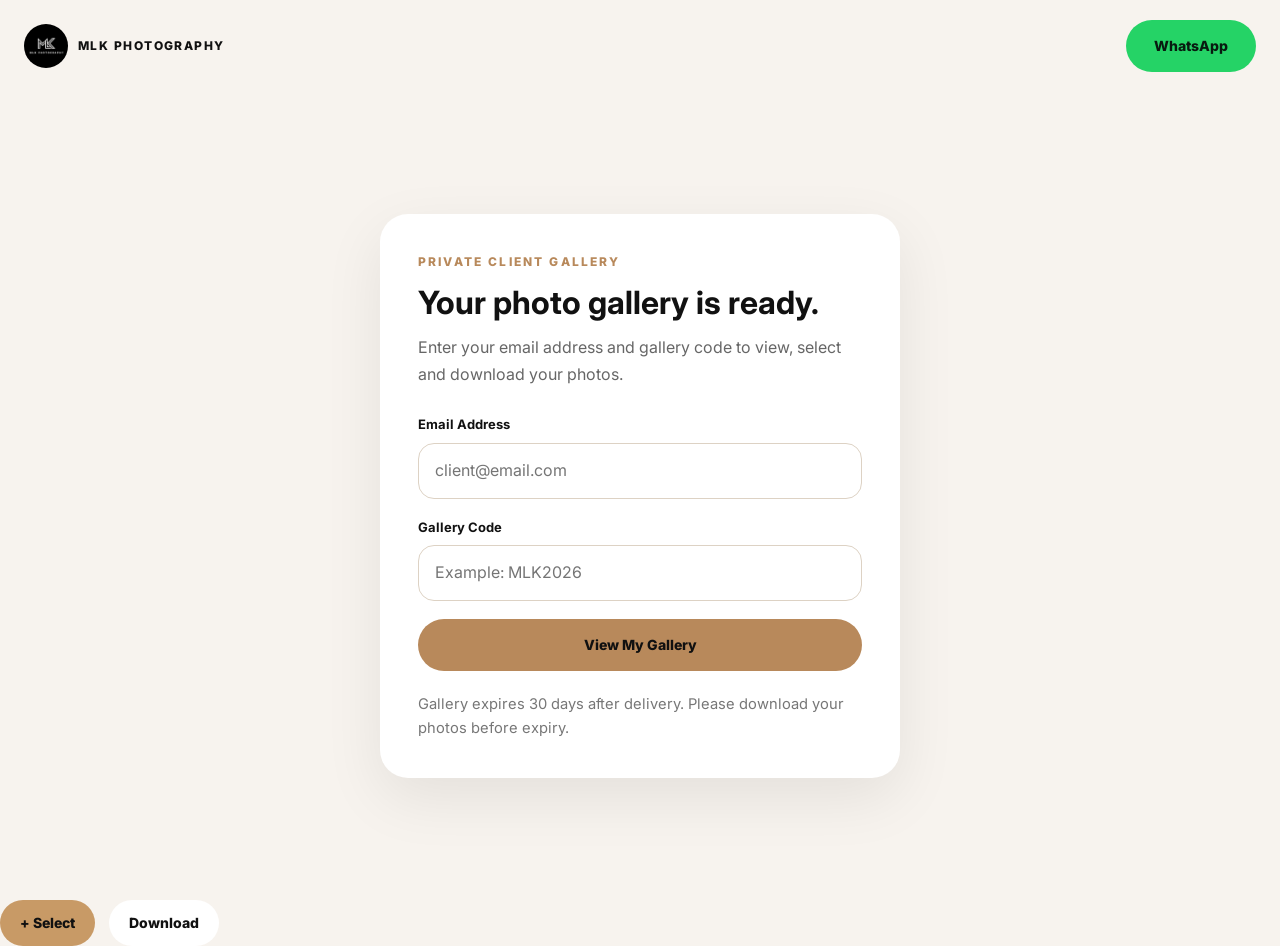
==== gallery.html @ 902a63d8 "Update gallery.html" ====
<!doctype html>
<html lang="en">
<head>
  <meta charset="utf-8">
  <meta name="viewport" content="width=device-width, initial-scale=1">
  <title>MLK Photography | Private Gallery</title>
  <meta name="description" content="Private client gallery, photo selection and testimonial for MLK Photography.">

  <link rel="preconnect" href="https://fonts.googleapis.com">
  <link rel="preconnect" href="https://fonts.gstatic.com" crossorigin>
  <link href="https://fonts.googleapis.com/css2?family=Inter:wght@400;600;700;800;900&display=swap" rel="stylesheet">

  <link rel="stylesheet" href="assets/styles.css">
  <link rel="stylesheet" href="assets/gallery-upgrade.css">
</head>

<body class="gallery-page">

  <header class="gallery-login-header">
    <a class="brand" href="index.html" aria-label="MLK Photography home">
      <span class="brand-mark">
        <img src="images/logo.jpg" alt="MLK Photography Logo">
      </span>
      <span class="brand-text">MLK Photography</span>
    </a>

    <a class="btn btn-whatsapp js-whatsapp-link" href="#" target="_blank" rel="noopener">
      WhatsApp
    </a>
  </header>

  <main>

    <section id="loginView" class="gallery-login-section">
      <div class="gallery-login-card">
        <p class="eyebrow">Private Client Gallery</p>
        <h1>Your photo gallery is ready.</h1>
        <p class="login-copy">Enter your email address and gallery code to view, select and download your photos.</p>

        <div id="loginAlert" class="alert"></div>

        <div class="login-form">
          <div class="form-field">
            <label for="clientEmail">Email Address</label>
            <input id="clientEmail" type="email" placeholder="client@email.com" autocomplete="email" required>
          </div>

          <div class="form-field">
            <label for="galleryCode">Gallery Code</label>
            <input id="galleryCode" type="text" placeholder="Example: MLK2026" autocomplete="off" required>
          </div>

          <button id="openGalleryBtn" class="btn btn-primary" type="button">
            Open Gallery
          </button>
        </div>

        <p class="expiry-note">Gallery expires 30 days after delivery. Please download your photos before expiry.</p>
      </div>
    </section>

    <section id="galleryView" class="gallery-app" style="display:none">

      <div class="gallery-app-head">
        <div>
          <p class="eyebrow">Client Gallery</p>
          <h1 id="galleryTitle">Your Gallery</h1>
          <p id="galleryMeta" class="muted"></p>
          <p id="galleryExpiry" class="gallery-expiry-text"></p>
        </div>

        <div class="gallery-head-actions">
          <a id="downloadAllBtn" class="btn btn-secondary dark-btn" href="#" target="_blank" rel="noopener">
            Download All Photos
          </a>

          <button id="logoutGalleryBtn" class="btn btn-secondary dark-btn" type="button">
            Logout
          </button>
        </div>
      </div>

      <div class="gallery-toolbar-v2">
        <div class="form-field gallery-search-field">
          <label for="photoSearch">Search Photo</label>
          <input id="photoSearch" type="search" placeholder="Search by filename...">
        </div>

        <select id="sortPhotos" class="gallery-sort" aria-label="Sort photos">
          <option value="oldest">Oldest First</option>
          <option value="newest">Newest First</option>
        </select>
      </div>

      <div id="lockedNotice" class="locked-notice" style="display:none">
        Selection already submitted. Your gallery is locked. Contact MLK Photography if you need to reopen it.
      </div>

      <div id="photoGrid" class="photo-grid-v2"></div>

      <div id="emptyGallery" class="empty-gallery" style="display:none">
        <h3>No photos found</h3>
        <p class="muted">Try clearing the search or contact MLK Photography.</p>
      </div>

      <div id="selectionBar" class="selection-bar-v2" style="display:none">
        <strong id="selectionCounter">0 Photos Selected</strong>
        <button id="reviewSelectedBtn" class="btn btn-primary" type="button">
          Review Selected Photos
        </button>
      </div>

    </section>

  </main>

  <div id="reviewSelectionModal" class="gallery-modal" aria-hidden="true">
    <div class="gallery-modal-panel large">
      <button class="gallery-modal-close" data-close-modal="reviewSelectionModal" type="button">×</button>

      <p class="eyebrow">Review Selected Photos</p>
      <h2>Confirm your selected photos</h2>
      <p class="muted">Remove any photo before submitting your final selection.</p>

      <div id="selectedPreviewGrid" class="selected-preview-grid"></div>

      <div class="modal-actions">
        <button class="btn btn-secondary dark-btn" data-close-modal="reviewSelectionModal" type="button">
          Back to Gallery
        </button>

        <button id="submitFinalSelectionBtn" class="btn btn-primary" type="button">
          Submit Final Selection
        </button>
      </div>
    </div>
  </div>

  <div id="testimonialModal" class="gallery-modal" aria-hidden="true">
    <div class="gallery-modal-panel testimonial-panel">
      <p class="eyebrow">Testimonial</p>
      <h2>Share your experience</h2>
      <p class="muted">Please write a short testimonial for MLK Photography.</p>

      <div id="testimonialStars" class="rating-row testimonial-stars" aria-label="Rating stars">
        <span class="rating-star active" data-rating="1">★</span>
        <span class="rating-star active" data-rating="2">★</span>
        <span class="rating-star active" data-rating="3">★</span>
        <span class="rating-star active" data-rating="4">★</span>
        <span class="rating-star active" data-rating="5">★</span>
      </div>

      <div class="form-field full">
        <label for="testimonialMessage">Your Testimonial</label>
        <textarea id="testimonialMessage" rows="5" placeholder="Tell us about your experience..."></textarea>
      </div>

      <button id="submitTestimonialBtn" class="btn btn-primary" type="button">
        Submit Testimonial
      </button>

      <div id="testimonialAlert" class="alert"></div>
    </div>
  </div>

  <!-- LIGHTBOX -->

  <div id="lightboxModal" class="gallery-lightbox" aria-hidden="true">

<div id="lightboxModal" class="gallery-lightbox" aria-hidden="true">

  <div class="lightbox-topbar">
    <strong id="lightboxName">Photo</strong>

    <div class="lightbox-topbar-controls">
      <div class="lightbox-actions">
        <button id="lightboxFavorite" class="btn btn-primary" type="button">
          + Select
        </button>

        <a id="lightboxDownload"
           class="btn btn-secondary dark-btn"
           href="#"
           target="_blank"
           rel="noopener">
          Download
        </a>
      </div>

      <button id="closeLightbox"
              class="lightbox-close"
              type="button"
              aria-label="Close preview">
        ×
      </button>
    </div>
  </div>

  <div class="lightbox-image-stage">
    <button id="prevPhoto" class="lightbox-nav prev" type="button">‹</button>

    <img id="lightboxImage" alt="Selected photo preview">

    <button id="nextPhoto" class="lightbox-nav next" type="button">›</button>
  </div>

</div>>

      <img id="lightboxImage" alt="Selected photo preview">

      <button id="nextPhoto"
              class="lightbox-nav next"
              type="button"
              aria-label="Next photo">
        ›
      </button>
    </div>

    <div class="lightbox-actions">
      <button id="lightboxFavorite"
              class="btn btn-primary"
              type="button">
        + Select
      </button>

      <a id="lightboxDownload"
         class="btn btn-secondary dark-btn"
         href="#"
         target="_blank"
         rel="noopener">
        Download
      </a>
    </div>

  </div>

  <section id="successView" class="success-view" style="display:none">
    <div class="success-card">
      <div class="success-icon">✔</div>

      <h1>Selection Submitted Successfully</h1>
      <p>Thank you for choosing MLK Photography.</p>
      <p>Your selected photos have been saved.</p>
      <p class="expiry-note">This gallery will expire in 30 days. Please download your photos before expiry.</p>

      <div class="success-actions">
        <a id="successDownloadAll" class="btn btn-primary" href="#" target="_blank" rel="noopener">
          Download All Photos
        </a>

        <a class="btn btn-secondary dark-btn" href="index.html">
          Back to Homepage
        </a>
      </div>
    </div>
  </section>

  <script src="assets/config.js"></script>
  <script src="assets/gallery.js"></script>

</body>
</html>
---- assets/styles.css ----
:root{
  --bg:#F7F2EA;
  --bg-soft:#FDFBF8;

  --card:#FFFFFF;
  --card-2:#F9F4EE;

  --text:#161412;

  --muted:#5F5A54;
  --muted-2:#8B847C;

  --gold:#B8895B;
  --gold-2:#A97849;

  --border:#E8DED2;

  --shadow:
  0 18px 40px rgba(0,0,0,.05);

  --radius:28px;

  --container:min(1120px, calc(100% - 32px));
}

*{
  box-sizing:border-box;
  margin:0;
  padding:0;
}

html{
  scroll-behavior:smooth;
}

body{
  font-family:Inter,system-ui,-apple-system,BlinkMacSystemFont,"Segoe UI",sans-serif;

  background:
  radial-gradient(
    circle at top,
    #FFFDFB 0%,
    #F7F2EA 42%,
    #EFE5DA 100%
  );

  color:var(--text);

  line-height:1.6;
  overflow-x:hidden;
}

body::selection{
  background:var(--gold);
  color:#111;
}

a{
  color:inherit;
  text-decoration:none;
}

img{
  display:block;
  width:100%;
  height:100%;
  object-fit:cover;
}

button,
input,
textarea,
select{
  font:inherit;
}

button{
  cursor:pointer;
}

.container{
  width:var(--container);
  margin-inline:auto;
}

.muted{
  color:var(--muted)!important;
}

.eyebrow{
  text-transform:uppercase;
  letter-spacing:.18em;
  font-size:12px;
  font-weight:800;
  color:var(--gold);
  margin-bottom:14px;
}

/* BUTTONS */

.btn{
  min-height:52px;
  padding:0 22px;
  border:0;
  border-radius:999px;
  display:inline-flex;
  align-items:center;
  justify-content:center;
  gap:8px;
  cursor:pointer;
  font-size:14px;
  font-weight:800;
  white-space:nowrap;
  transition:.25s ease;
}

.btn:hover{
  transform:translateY(-2px);
}

.btn-primary{
  background:var(--gold);
  color:#101010;
}

.btn-primary:hover{
  background:var(--gold-2);
}

.btn-secondary{
  background:rgba(255,255,255,.08);
  border:1px solid rgba(255,255,255,.14);
  color:#fff;
  backdrop-filter:blur(12px);
}

.btn-secondary:hover{
  background:rgba(255,255,255,.14);
}

.btn-whatsapp{
  background:#25d366;
  color:#071b10;
}

/* HEADER */

.site-header{
  position:fixed;
  top:16px;
  left:50%;
  transform:translateX(-50%);
  z-index:40;

  width:min(1120px,calc(100% - 24px));
  height:68px;

  display:flex;
  align-items:center;
  justify-content:space-between;
  gap:16px;

  padding:10px 12px 10px 14px;

  border:1px solid rgba(255,255,255,.12);
  border-radius:999px;

background:rgba(255,255,255,.72);
  backdrop-filter:blur(18px);

  box-shadow:0 18px 50px rgba(0,0,0,.25);
}

.brand{
  display:inline-flex;
  align-items:center;
  gap:10px;
  min-width:max-content;
}

.brand-mark{
  width:44px;
  height:44px;
  border-radius:999px;
  overflow:hidden;
  display:flex;
  align-items:center;
  justify-content:center;
}

.brand-mark img{
  width:100%;
  height:100%;
  object-fit:cover;
}

.brand-text{
  text-transform:uppercase;
  letter-spacing:.12em;
  font-size:12px;
  font-weight:800;
}

.desktop-nav,
.nav{
  display:flex;
  align-items:center;
  gap:24px;

color:rgba(22,20,18,.72);
  font-size:14px;
}

.desktop-nav a:hover,
.nav a:hover{
  color:#161412;
}

.header-actions{
  display:flex;
  align-items:center;
  gap:10px;
}

/* HERO */

.hero{
  position:relative;
  min-height:100svh;
  display:grid;
  place-items:center;
  overflow:hidden;
  background:#050506;
}

.hero-slider,
.hero-slide,
.hero-overlay{
  position:absolute;
  inset:0;
}

.hero-slide{
  opacity:0;
  background-size:cover;
  background-position:center;
  transform:scale(1);
  transition:opacity 1.8s ease;
  animation:slowZoom 18s ease-in-out infinite alternate;
}

.hero-slide.active{
  opacity:1;
}

.hero-overlay{
  z-index:1;
  background:
    radial-gradient(circle at center,rgba(0,0,0,.08),rgba(0,0,0,.55) 48%,rgba(0,0,0,.86)),
    linear-gradient(to bottom,rgba(0,0,0,.45),rgba(0,0,0,.68));
}

.hero-content{
  position:relative;
  z-index:2;

  width:min(900px,calc(100% - 36px));

  text-align:center;

  padding:138px 0 88px;
}

.hero h1,
.section h2,
.cta-card h2{
  font-family:"Playfair Display",Georgia,serif;
  font-weight:700;
  letter-spacing:-.045em;
}

.hero h1{
  font-size:clamp(54px,9vw,112px);
  line-height:.9;
  margin-bottom:24px;
    color:#FFFFFF;
}

.hero-copy{
  max-width:720px;
  margin:0 auto 34px;

  color:rgba(255,255,255,.92);

  font-size:clamp(16px,2vw,19px);
}

.hero-actions,
.inline-actions,
.actions{
  display:flex;
  align-items:center;
  justify-content:center;
  gap:12px;
  flex-wrap:wrap;
}

.scroll-cue{
  position:absolute;
  z-index:2;
  bottom:26px;
  left:50%;
  transform:translateX(-50%);

  font-size:11px;
  text-transform:uppercase;
  letter-spacing:.22em;

  color:rgba(255,255,255,.58);
}

@keyframes slowZoom{
  to{
    transform:scale(1.08);
  }
}

/* SECTIONS */

.section{
  padding:92px 0;
  background:var(--bg);
}

.section:nth-of-type(even){
  background:var(--bg-soft);
}

.section-heading{
  max-width:760px;
  margin-bottom:34px;
}

.section-heading.center{
  text-align:center;
  margin-inline:auto;
}

.section h2{
  font-size:clamp(34px,5vw,62px);
  line-height:1.02;
}

.section p{
  color:var(--muted);
}

.section-copy h2{
  margin-bottom:18px;
}

.section-copy>p:not(.eyebrow){
  font-size:17px;
  max-width:590px;
}

/* ABOUT */

.about-grid{
  display:grid;
  grid-template-columns:.9fr 1.1fr;
  align-items:center;
  gap:54px;
}

.image-frame{
  position:relative;
  overflow:hidden;
  border-radius:var(--radius);
  background:var(--card);
  border:1px solid var(--border);
  box-shadow:var(--shadow);
}

.image-frame-tall{
  height:min(640px,78svh);
}

.image-frame::after{
  content:"";
  position:absolute;
  inset:0;
  background:linear-gradient(to bottom,rgba(0,0,0,0),rgba(0,0,0,.22));
}

.mini-stats{
  display:grid;
  grid-template-columns:repeat(3,1fr);
  gap:12px;
  margin-top:30px;
}

.mini-stats div{
  padding:18px;
  border-radius:22px;
  background:rgba(255,255,255,.055);
  border:1px solid var(--border);
}

.mini-stats strong{
  display:block;
  font-size:24px;
  color:#111;
  font-weight:700;
}

.mini-stats span{
  display:block;
  color:var(--muted);
  font-size:13px;
}

/* SERVICES */

.service-grid{
  display:grid;
  grid-template-columns:repeat(4,1fr);
  gap:16px;
}

.service-card{
  overflow:hidden;
  border-radius:26px;
  background:var(--card);
  border:1px solid var(--border);
  min-height:390px;
  display:flex;
  flex-direction:column;
  box-shadow:0 14px 45px rgba(0,0,0,.24);
}

.service-card img{
  height:255px;
  transition:transform .45s ease;
}

.service-card:hover img{
  transform:scale(1.04);
}

.service-card div{
  padding:20px;
}

.service-card h3{
  font-size:22px;
  margin-bottom:6px;
}

.service-card p{
  font-size:14px;
}

/* CLIENT PORTAL */

.portal-section{
  background:linear-gradient(180deg,var(--bg-soft),var(--bg));
}

.portal-grid{
  display:grid;
  grid-template-columns:minmax(320px,520px) minmax(320px,560px);
  gap:70px;
  align-items:center;
}

.portal-preview{
  order:1;
}

.portal-grid .section-copy{
  order:2;
}

.portal-grid .section-copy h2{
  font-size:clamp(42px,5vw,72px);
  line-height:.95;
  letter-spacing:-.06em;
  margin-bottom:24px;
}

.portal-points{
  display:flex;
  flex-direction:column;
  gap:14px;
  margin-top:28px;
}

.portal-points span{
  display:flex;
  align-items:center;
  gap:12px;
  color:#111;
  font-size:15px;
}

.portal-points i{
  width:26px;
  height:26px;
  display:inline-flex;
  align-items:center;
  justify-content:center;
  flex:0 0 auto;

  border-radius:999px;

  background:rgba(212,165,116,.14);
  color:var(--gold);

  font-style:normal;
  font-size:13px;
}

.inline-actions{
  justify-content:flex-start;
  margin-top:36px;
}

.portal-preview{
  position:relative;
  border-radius:30px;
  overflow:hidden;
  border:1px solid rgba(255,255,255,.1);
  background:#111;
  box-shadow:0 24px 70px rgba(0,0,0,.35);
}

.browser-bar{
  display:flex;
  align-items:center;
  gap:8px;

  height:48px;
  padding:0 20px;

  background:#101011;
}

.browser-bar span{
  width:10px;
  height:10px;
  border-radius:999px;
  background:rgba(255,255,255,.24);
}

.portal-main-image img{
  width:100%;
  display:block;
  aspect-ratio:16/10;
  object-fit:cover;
}

.portal-floating-card{
  position:absolute;
  right:24px;
  bottom:28px;

  display:flex;
  align-items:center;
  gap:12px;

  padding:12px 16px 12px 12px;

  border-radius:18px;

  background:rgba(24,20,22,.9);
  border:1px solid rgba(255,255,255,.08);

  backdrop-filter:blur(14px);
  box-shadow:0 16px 40px rgba(0,0,0,.4);
}

.portal-floating-card img{
  width:54px;
  height:54px;
  border-radius:12px;
  object-fit:cover;
}

.portal-floating-card small{
  display:block;
  color:rgba(255,255,255,.72);
  white-space:nowrap;
  margin-bottom:4px;
}

.portal-floating-card strong{
  display:block;
  color:#fff;
  white-space:nowrap;
}

/* REVIEWS */

.review-track{
  display:grid;
  grid-template-columns:repeat(3,1fr);
  gap:16px;
}

.review-card,
.glass-soft{
  background:var(--card);
  border:1px solid var(--border);
  border-radius:24px;
  padding:22px;
}

.review-card .stars{
  color:var(--gold);
  letter-spacing:2px;
  margin-bottom:16px;
}

.review-card p{
  margin-bottom:14px;
}

/* FINAL CTA */

.final-cta{
  background:var(--bg);
}

.cta-card{
  text-align:center;
  padding:64px 24px;
  border-radius:34px;
  background:linear-gradient(135deg,rgba(212,165,116,.16),rgba(255,255,255,.045));
  border:1px solid rgba(212,165,116,.2);
  box-shadow:var(--shadow);
}

.cta-card p:not(.eyebrow){
  max-width:580px;
  margin:14px auto 28px;
}

/* FOOTER */

.footer{
  background:#070708;
  padding:56px 0 100px;
  border-top:1px solid var(--border);
}

.footer-grid{
  display:grid;
  grid-template-columns:1.6fr .7fr .7fr;
  gap:32px;
}

.footer p{
  color:rgba(255,255,255,.72);
  max-width:460px;
  margin-top:16px;
}

.footer h3{
  font-size:14px;
  text-transform:uppercase;
  letter-spacing:.14em;
  margin-bottom:14px;
  color:#fff;
}

.footer a:not(.brand){
  display:block;
  color:rgba(255,255,255,.72);
  margin-bottom:9px;
}

.footer .brand{
  color:#fff;
}

.footer a:hover{
  color:#fff;
}

.social-links{
  display:flex;
  gap:10px;
}

.social-links a{
  width:44px;
  height:44px;
  border-radius:999px;

  display:inline-flex!important;
  align-items:center;
  justify-content:center;

  border:1px solid rgba(255,255,255,.12);
  background:rgba(255,255,255,.04);

  color:#fff!important;

  transition:.25s ease;
}

.social-links a:hover{
  background:rgba(212,165,116,.16);
  border-color:rgba(212,165,116,.45);
  transform:translateY(-2px);
}

.social-links svg{
  width:20px;
  height:20px;
  stroke:currentColor;
  fill:none;
  stroke-width:1.8;
  stroke-linecap:round;
  stroke-linejoin:round;
}

.social-links a[aria-label="Facebook"] svg,
.social-links a[aria-label="TikTok"] svg{
  fill:currentColor;
  stroke:none;
}

.social-links a[aria-label="YouTube"] svg path:first-child{
  fill:none;
  stroke:currentColor;
}

.social-links a[aria-label="YouTube"] svg path:last-child{
  fill:currentColor;
  stroke:none;
}

.copyright{
  margin-top:38px;
  padding-top:22px;
  border-top:1px solid var(--border);
  color:var(--muted-2);
  font-size:13px;
}

/* MODAL / ENQUIRY */

.modal{
  position:fixed;
  inset:0;
  z-index:80;

  background:rgba(0,0,0,.72);

  display:none;
  align-items:flex-start;
  justify-content:center;

  padding:18px;
  overflow:auto;
}

.modal.open{
  display:flex;
}

.modal-panel{
  width:min(940px,100%);
  margin:70px auto 24px;
  background:rgba(18,18,20,.96);
  border:1px solid var(--border);
  border-radius:28px;
  box-shadow:var(--shadow);
  padding:24px;
}

.modal-head{
  display:flex;
  justify-content:space-between;
  align-items:flex-start;
  gap:16px;
  margin-bottom:22px;
}

.modal-head h2{
  font-size:30px;
  line-height:1.1;
}

.close-btn{
  width:42px;
  height:42px;
  border-radius:50%;
  border:1px solid var(--border);
  background:rgba(255,255,255,.08);
  color:#fff;
  cursor:pointer;
}

.wizard{
  display:grid;
  gap:18px;
}

.progress{
  height:8px;
  background:rgba(255,255,255,.08);
  border-radius:999px;

  display:grid;
  grid-template-columns:repeat(4,1fr);
  gap:4px;
  padding:2px;
}

.progress span{
  border-radius:999px;
  background:transparent;
}

.progress span.active{
  background:var(--gold);
}

.wizard-step{
  display:none;
}

.wizard-step.active{
  display:block;
}

.wizard-step h3{
  font-size:22px;
  margin-bottom:6px;
}

.form-grid,
.wizard-grid{
  display:grid;
  grid-template-columns:repeat(2,1fr);
  gap:14px;
  margin-top:18px;
}

.field{
  display:grid;
  gap:7px;
}

.field.full{
  grid-column:1/-1;
}

.field label{
  font-size:13px;
  font-weight:800;
  color:#fff;
}

.field input,
.field select,
.field textarea{
  width:100%;
  min-height:52px;

  border-radius:16px;
  border:1px solid var(--border);

  background:rgba(255,255,255,.07);
  color:#fff;

  padding:0 15px;

  outline:none;
}

.field textarea{
  min-height:110px;
  padding-top:14px;
  resize:vertical;
}

.field input:focus,
.field select:focus,
.field textarea:focus{
  border-color:rgba(212,165,116,.62);
}

.event-chip-wrap{
  display:flex;
  flex-wrap:wrap;
  gap:10px;
  margin-top:16px;
}

.choice-chip,
.event-chip{
  min-height:48px;
  border-radius:999px;
  padding:0 16px;

  display:inline-flex;
  align-items:center;
  gap:8px;

  background:rgba(255,255,255,.07);
  border:1px solid var(--border);

  color:#fff;
  cursor:pointer;
}

.choice-chip input{
  accent-color:var(--gold);
}

.choice-chip.active,
.event-chip:hover{
  border-color:rgba(212,165,116,.72);
  background:rgba(212,165,116,.13);
}

.package-grid{
  display:grid;
  grid-template-columns:repeat(2,1fr);
  gap:14px;
  margin-top:18px;
}

.package-card{
  display:grid;
  gap:12px;
}

.package-card.selected{
  border-color:rgba(212,165,116,.78);
}

.package-top{
  display:flex;
  justify-content:space-between;
  gap:14px;
}

.badge{
  font-size:11px;
  color:#111;
  background:var(--gold);
  border-radius:999px;
  padding:5px 9px;
  height:max-content;
}

.price{
  font-size:28px;
  font-weight:900;
  color:#fff;
}

.feature-list{
  display:grid;
  gap:8px;
  color:var(--muted);
  padding-left:18px;
}

.terms-note{
  font-size:12px;
  color:var(--muted-2);
}

.checkbox-row{
  display:flex;
  gap:10px;
  align-items:flex-start;
  color:var(--muted);
  font-size:14px;
}

.checkbox-row input{
  margin-top:4px;
  accent-color:var(--gold);
}

.summary-box{
  display:grid;
  gap:10px;
  margin-top:16px;
}

.summary-row{
  display:grid;
  grid-template-columns:160px 1fr;
  gap:12px;
  padding-bottom:10px;
  border-bottom:1px solid var(--border);
}

.summary-row:last-child{
  border-bottom:0;
  padding-bottom:0;
}

.alert{
  display:none;
  background:rgba(255,77,77,.12);
  border:1px solid rgba(255,77,77,.32);
  color:#ffd4d4;
  border-radius:16px;
  padding:12px;
}

.alert.show{
  display:block;
}

.success-note{
  display:none;
  background:rgba(37,211,102,.12);
  border:1px solid rgba(37,211,102,.28);
  color:#c8ffd9;
  border-radius:16px;
  padding:12px;
}

.success-note.show{
  display:block;
}

.wizard-actions{
  display:flex;
  justify-content:flex-end;
  gap:10px;
  flex-wrap:wrap;
  padding-top:6px;
}

/* GALLERY PAGE */

.topbar{
  position:sticky;
  top:14px;
  z-index:50;
  width:min(1120px,calc(100% - 28px));
  margin:14px auto 0;
  padding:12px 14px;

  display:flex;
  align-items:center;
  justify-content:space-between;
  gap:18px;

  border-radius:999px;
  background:rgba(12,9,8,.76);
  border:1px solid rgba(255,255,255,.15);

  backdrop-filter:blur(22px);
}

.page-hero{
  padding:82px 0 36px;
}

.page-title-card,
.glass{
  background:rgba(24,24,27,.72);
  border:1px solid var(--border);
  border-radius:var(--radius);
  box-shadow:var(--shadow);
  backdrop-filter:blur(20px);
}

.page-title-card{
  padding:clamp(22px,4vw,42px);
}

.page-title-card h1{
  font-size:clamp(38px,6vw,72px);
  line-height:.95;
  letter-spacing:-.05em;
  margin-bottom:16px;
}

.lead{
  color:var(--muted);
  font-size:18px;
  max-width:760px;
}

.gallery-toolbar{
  display:flex;
  gap:12px;
  align-items:end;
  margin-top:18px;
}

.info-card{
  padding:24px;
}

.photo-grid{
  display:grid;
  grid-template-columns:repeat(4,1fr);
  gap:14px;
}

.photo-card{
  position:relative;
  overflow:hidden;
  min-height:210px;
  border-radius:22px;
  border:1px solid rgba(255,255,255,.15);
  background:rgba(255,255,255,.08);
}

.photo-card img{
  width:100%;
  height:210px;
  object-fit:cover;
}

.photo-placeholder{
  height:210px;
  display:grid;
  place-items:center;
  color:var(--gold);
  font-weight:900;
  background:linear-gradient(135deg,rgba(212,165,116,.16),rgba(255,255,255,.06));
}

.photo-card .photo-info{
  padding:12px;
}

.select-toggle{
  position:absolute;
  top:10px;
  right:10px;
  width:38px;
  height:38px;

  border:1px solid rgba(255,255,255,.3);
  border-radius:50%;

  background:rgba(0,0,0,.42);
  color:white;
}

.photo-card.selected{
  border-color:rgba(212,165,116,.9);
  box-shadow:0 0 0 3px rgba(212,165,116,.18);
}

.photo-card.selected .select-toggle{
  color:#130c04;
  background:var(--gold);
}

.sticky-submit{
  position:sticky;
  bottom:14px;
  z-index:10;

  margin:22px auto 0;
  padding:14px;

  display:flex;
  gap:12px;
  justify-content:space-between;
  align-items:center;
}

.rating-row{
  display:flex;
  gap:8px;
  font-size:32px;
}

.rating-star{
  color:rgba(255,255,255,.3);
  cursor:pointer;
  user-select:none;
}

.rating-star.active{
  color:var(--gold);
}

/* ADMIN PAGE */

.metric-grid{
  display:grid;
  grid-template-columns:repeat(4,1fr);
  gap:14px;
}

.metric-card{
  padding:22px;
}

.metric-card strong{
  display:block;
  font-size:36px;
  margin-top:8px;
}

.section-head{
  display:flex;
  align-items:end;
  justify-content:space-between;
  gap:20px;
  margin-bottom:24px;
}

.table-wrap{
  overflow:auto;
}

table{
  width:100%;
  border-collapse:collapse;
}

th,
td{
  padding:14px;
  text-align:left;
  border-bottom:1px solid var(--border);
  vertical-align:top;
}

th{
  color:#fff;
  font-size:13px;
  text-transform:uppercase;
  letter-spacing:.08em;
}

td{
  color:var(--muted);
}

/* RESPONSIVE */

@media (max-width:980px){
  .desktop-nav{
    display:none;
  }

  .about-grid,
  .portal-grid{
    grid-template-columns:1fr;
    gap:34px;
  }

  .portal-preview{
    order:1;
  }

  .portal-grid .section-copy{
    order:2;
  }

  .service-grid,
  .review-track{
    grid-template-columns:repeat(2,1fr);
  }

  .metric-grid,
  .photo-grid{
    grid-template-columns:repeat(2,1fr);
  }

  .image-frame-tall{
    height:520px;
  }

  .footer-grid{
    grid-template-columns:1fr 1fr;
  }

  .package-grid{
    grid-template-columns:1fr;
  }
}

@media (max-width:680px){
  :root{
    --container:calc(100% - 28px);
  }

  .site-header{
    top:10px;
    height:60px;
    width:calc(100% - 20px);
    padding:8px 9px;
  }

  .brand-mark,
  .logo-mark{
    width:38px;
    height:38px;
  }

  .brand-text{
    font-size:10px;
    letter-spacing:.08em;
  }

  .header-actions .btn{
    display:none;
  }

  .hero{
    align-items:end;
  }

  .hero-content{
    text-align:left;
    width:calc(100% - 28px);
    padding:132px 0 96px;
  }

  .hero h1{
    font-size:52px;
    line-height:.92;
    margin-bottom:18px;
  }

  .hero-copy{
    font-size:16px;
    margin-bottom:28px;
  }

  .hero-actions,
  .inline-actions,
  .actions{
    display:grid;
    grid-template-columns:1fr;
    width:100%;
  }

  .btn{
    width:100%;
    min-height:54px;
  }

  .scroll-cue{
    display:none;
  }

  .section{
    padding:64px 0;
  }

  .section-heading.center{
    text-align:left;
  }

  .section h2,
  .portal-grid .section-copy h2{
    font-size:38px;
    line-height:1.02;
  }

  .section-copy>p:not(.eyebrow){
    font-size:16px;
  }

  .image-frame-tall{
    height:420px;
  }

  .mini-stats{
    grid-template-columns:1fr;
  }

  .service-grid,
  .review-track,
  .metric-grid,
  .photo-grid{
    grid-template-columns:1fr;
  }

  .service-card{
    min-height:auto;
  }

  .service-card img{
    height:230px;
  }

  .portal-preview{
    border-radius:24px;
  }

  .browser-bar{
    height:44px;
  }

  .portal-floating-card{
    right:14px;
    bottom:14px;
    padding:10px 14px 10px 10px;
    border-radius:16px;
  }

  .portal-floating-card img{
    width:48px;
    height:48px;
  }

  .cta-card{
    text-align:left;
    padding:34px 20px;
    border-radius:26px;
  }

  .footer{
    padding-bottom:64px;
  }

  .footer-grid{
    grid-template-columns:1fr;
    gap:28px;
  }

  .modal{
    padding:10px;
  }

  .modal-panel{
    margin:72px 0 20px;
    padding:18px;
    border-radius:22px;
  }

  .modal-head h2{
    font-size:24px;
  }

  .form-grid,
  .wizard-grid{
    grid-template-columns:1fr;
  }

  .wizard-actions{
    display:grid;
    grid-template-columns:1fr;
  }

  .event-chip-wrap{
    gap:8px;
  }

  .choice-chip,
  .event-chip{
    width:100%;
    justify-content:center;
  }

  .package-card{
    padding:18px;
  }

  .price{
    font-size:24px;
  }

  .gallery-toolbar,
  .sticky-submit{
    display:grid;
    grid-template-columns:1fr;
  }

  .summary-row{
    grid-template-columns:1fr;
  }

  .topbar .nav{
    display:none;
  }
}

@media (prefers-reduced-motion:reduce){
  *{
    animation:none!important;
    transition:none!important;
    scroll-behavior:auto!important;
  }
}


/* ENQUIRY FORM */

.modal{
  position:fixed;
  inset:0;
  z-index:999;
  display:none;
  align-items:center;
  justify-content:center;
  padding:24px;
  background:rgba(0,0,0,.65);
}

.modal.active{
  display:flex;
}

.enquiry-panel{
  position:relative;
  width:min(940px,100%);
  max-height:92vh;
  overflow:auto;
  border-radius:30px;
  background:#f8f4ef;
  color:#111;
  border:1px solid #eadfce;
  padding:34px;
  box-shadow:0 30px 90px rgba(0,0,0,.35);
}

.modal-close{
  position:absolute;
  top:18px;
  right:20px;
  width:38px;
  height:38px;
  border:none;
  border-radius:999px;
  background:#eadfce;
  color:#111;
  font-size:24px;
  cursor:pointer;
}

.form-header{
  max-width:620px;
  margin-bottom:24px;
}

.form-header h2{
  font-size:clamp(32px,4vw,54px);
  line-height:1;
  margin:8px 0 12px;
  color:#111;
}

.form-header p{
  color:#5d5147;
}

.form-steps{
  display:flex;
  gap:10px;
  margin-bottom:28px;
}

.step-dot{
  width:36px;
  height:36px;
  display:flex;
  align-items:center;
  justify-content:center;
  border-radius:999px;
  background:#eadfce;
  color:#555;
  font-weight:700;
}

.step-dot.active{
  background:var(--gold);
  color:#111;
}

.form-step{
  display:none;
}

.form-step.active{
  display:block;
}

.form-grid{
  display:grid;
  grid-template-columns:repeat(2,1fr);
  gap:18px;
}

.form-field{
  display:flex;
  flex-direction:column;
  gap:8px;
}

.form-field.full{
  grid-column:1 / -1;
}

.form-field label{
  font-size:13px;
  font-weight:700;
  color:#111;
}

.form-field input,
.form-field select,
.form-field textarea{
  width:100%;
  border:1px solid #ddd2c4;
  border-radius:16px;
  background:#fff;
  color:#111;
  padding:14px 16px;
  font:inherit;
  outline:none;
}

.form-field textarea{
  resize:vertical;
}

.form-field input:focus,
.form-field select:focus,
.form-field textarea:focus{
  border-color:var(--gold);
  box-shadow:0 0 0 3px rgba(184,137,91,.14);
}

.package-type-wrap{
  display:grid;
  grid-template-columns:repeat(2,1fr);
  gap:14px;
  margin-bottom:22px;
}

.package-type{
  border:1px solid #ddd2c4;
  background:#fff;
  color:#111;
  border-radius:18px;
  padding:18px;
  font-weight:800;
  cursor:pointer;
}

.package-type.active{
  background:var(--gold);
  border-color:var(--gold);
  color:#111;
}

.enquiry-package-grid{
  display:grid;
  grid-template-columns:repeat(3,1fr);
  gap:16px;
}

.enquiry-package-card{
  text-align:left;
  border:1px solid #ddd2c4;
  background:#fff;
  color:#111;
  border-radius:22px;
  padding:20px;
  cursor:pointer;
  transition:.25s ease;
}

.enquiry-package-card:hover,
.enquiry-package-card.active{
  border-color:var(--gold);
  box-shadow:0 14px 34px rgba(184,137,91,.16);
  transform:translateY(-2px);
}

.enquiry-package-card h3{
  margin-bottom:8px;
  color:#111;
}

.enquiry-package-card strong{
  display:block;
  margin-bottom:12px;
  color:var(--gold);
  font-size:22px;
}

.enquiry-package-card ul{
  padding-left:18px;
  margin:0;
  color:#5d5147;
  font-size:14px;
}

.review-summary{
  background:#fff;
  border:1px solid #ddd2c4;
  border-radius:22px;
  padding:22px;
}

.review-summary p{
  display:flex;
  justify-content:space-between;
  gap:20px;
  border-bottom:1px solid #eee3d6;
  padding:10px 0;
  margin:0;
  color:#5d5147;
}

.review-summary p:last-child{
  border-bottom:none;
}

.review-summary strong{
  color:#111;
}

.terms-row{
  display:flex;
  gap:10px;
  align-items:center;
  margin-top:20px;
  color:#111;
}

.form-actions{
  display:flex;
  justify-content:flex-end;
  gap:12px;
  margin-top:28px;
}

#prevStep{
  display:none;
}

#submitEnquiry{
  display:none;
}

.btn-whatsapp{
  background:#25D366;
  color:#081b10;
}

@media(max-width:760px){
  .enquiry-panel{
    padding:26px 20px;
    border-radius:24px;
  }

  .form-grid,
  .package-type-wrap,
  .enquiry-package-grid{
    grid-template-columns:1fr;
  }

  .form-actions{
    flex-direction:column;
  }

  .form-actions .btn{
    width:100%;
  }
}

.phone-row{
  display:grid;
  grid-template-columns:95px 1fr;
  gap:10px;
}

.dark-btn{
  background:#111!important;
  color:#fff!important;
  border:1px solid rgba(0,0,0,.12)!important;
}

#addEventBtn{
  margin-top:24px;
}

.events-wrap,
.event-packages-wrap{
  display:grid;
  gap:22px;
}

.event-box,
.event-package-box{
  background:#fff;
  border:1px solid #ddd2c4;
  border-radius:24px;
  padding:22px;
}

.event-box-head,
.event-package-head{
  display:flex;
  justify-content:space-between;
  align-items:center;
  gap:14px;
  margin-bottom:18px;
}

.event-box-head h3,
.event-package-head h3{
  margin:0;
  color:#111;
}

.remove-event{
  border:0;
  background:#f3e8dc;
  color:#111;
  border-radius:999px;
  padding:8px 12px;
  font-size:13px;
  font-weight:800;
  cursor:pointer;
}

.event-package-type{
  display:grid;
  grid-template-columns:repeat(2,1fr);
  gap:12px;
  margin-bottom:18px;
}

.event-package-type button{
  border:1px solid #ddd2c4;
  background:#fff;
  color:#111;
  border-radius:16px;
  padding:15px;
  font-weight:800;
  cursor:pointer;
}

.event-package-type button.active{
  background:var(--gold);
  border-color:var(--gold);
}

.package-choice-grid{
  display:grid;
  grid-template-columns:repeat(3,1fr);
  gap:14px;
}

.package-choice{
  position:relative;
  border:1px solid #ddd2c4;
  background:#fff;
  color:#111;
  border-radius:18px;
  padding:18px;
  text-align:left;
  cursor:pointer;
  transition:.25s ease;
}

.package-choice.active{
  border:2px solid var(--gold);
  background:rgba(184,137,91,.12);
  box-shadow:0 16px 38px rgba(184,137,91,.25);
  transform:translateY(-2px);
}

.package-choice.active::after{
  content:"✓ Selected";
  position:absolute;
  top:12px;
  right:12px;
  background:var(--gold);
  color:#111;
  border-radius:999px;
  padding:5px 10px;
  font-size:11px;
  font-weight:900;
}

.package-choice h4{
  margin:0 0 8px;
  color:#111;
}

.package-choice strong{
  display:block;
  margin-bottom:10px;
  color:var(--gold);
  font-size:20px;
}

.package-badge{
  display:inline-flex;
  margin-bottom:12px;
  padding:6px 12px;
  border-radius:999px;
  background:#f3e8dc;
  color:#111;
  font-size:12px;
  font-weight:800;
}

.package-choice ul{
  margin:0;
  padding-left:18px;
  color:#5d5147;
  font-size:14px;
}

.terms-note{
  margin-top:14px;
  font-size:12px;
  line-height:1.5;
  color:#8b7355;
}

.thank-you-box{
  text-align:center;
  background:#fff;
  border:1px solid #ddd2c4;
  border-radius:24px;
  padding:42px 24px;
}

.thank-you-box h3{
  font-size:34px;
  margin-bottom:12px;
  color:#111;
}

.thank-you-box p{
  color:#5d5147;
}

@media(max-width:760px){
  .modal{
    align-items:flex-start;
    padding:10px;
  }

  .enquiry-panel{
    width:100%;
    max-height:calc(100vh - 20px);
    margin:0;
    padding:24px 18px;
    border-radius:24px;
    overflow:auto;
  }

  .form-header h2{
    font-size:30px;
    line-height:1.05;
  }

  .form-steps{
    gap:8px;
    flex-wrap:wrap;
  }

  .step-dot{
    width:34px;
    height:34px;
  }

  .event-box,
  .event-package-box{
    padding:18px;
    border-radius:20px;
  }

  .form-grid{
    grid-template-columns:1fr!important;
    gap:16px;
  }

  .form-field input,
  .form-field select,
  .form-field textarea{
    min-height:56px;
    font-size:16px;
  }

  .phone-row{
    grid-template-columns:82px 1fr;
  }

  .package-choice-grid,
  .event-package-type{
    grid-template-columns:1fr!important;
  }

  .form-actions{
    position:sticky;
    bottom:0;
    background:#f8f4ef;
    padding-top:14px;
    display:grid!important;
    grid-template-columns:1fr;
    gap:12px;
  }

  .form-actions .btn{
    width:100%;
  }
}

.enquiry-panel,
.enquiry-panel *,
.event-box,
.event-package-box,
.package-choice{
  box-sizing:border-box;
}

.enquiry-panel{
  overflow-x:hidden;
}

.form-field,
.form-field input,
.form-field select,
.form-field textarea,
.phone-row,
.phone-row input{
  min-width:0;
  max-width:100%;
}

@media(max-width:760px){
  .modal{
    width:100%;
    max-width:100%;
    overflow-x:hidden;
  }

  .enquiry-panel{
    width:100%;
    max-width:100%;
    overflow-x:hidden;
  }

  .form-grid,
  .events-wrap,
  .event-packages-wrap,
  .event-box,
  .event-package-box,
  .package-choice-grid{
    width:100%;
    max-width:100%;
    overflow-x:hidden;
  }

  .phone-row{
    grid-template-columns:78px minmax(0,1fr);
    width:100%;
  }

  .phone-row input{
    width:100%;
  }

  .event-box,
  .event-package-box{
    padding:16px;
  }

  .package-choice{
    width:100%;
    max-width:100%;
    padding:16px;
  }

  .package-choice.active::after{
    position:static;
    display:inline-flex;
    margin:0 0 12px 0;
  }

  .review-summary p{
    display:grid;
    grid-template-columns:1fr;
    gap:6px;
  }
}

/* ===== YOUR EXISTING CSS ABOVE ===== */



/* ===== DATE & TIME INPUT FIX ===== */

.form-field input[type="date"],
.form-field input[type="time"]{
  appearance:none;
  -webkit-appearance:none;
  box-sizing:border-box;
  overflow:hidden;
  width:100%;
  min-height:58px;
  height:58px;
  padding:0 18px;
  background:#fff;
  border:1px solid #ddd2c4;
  border-radius:16px;
  color:#111;
  font-size:16px;
  line-height:1;
}

.form-field input[type="date"]::-webkit-date-and-time-value,
.form-field input[type="time"]::-webkit-date-and-time-value{
  text-align:left;
}

.form-field input[type="date"]::-webkit-calendar-picker-indicator,
.form-field input[type="time"]::-webkit-calendar-picker-indicator{
  opacity:.65;
  cursor:pointer;
}


/* ===== PERFORMANCE FIX FOR SMOOTH SCROLL ===== */

/* Remove expensive blur effects */
.site-header,
.topbar,
.glass,
.glass-soft,
.page-title-card,
.portal-floating-card,
.modal-panel,
.portal-preview,
.btn-secondary {
  backdrop-filter: none !important;
  -webkit-backdrop-filter: none !important;
}

/* Keep glass look, but lighter */
.site-header {
  background: rgba(255,255,255,.95) !important;
  box-shadow: 0 10px 28px rgba(0,0,0,.12) !important;
}

.topbar {
  background: rgba(12,9,8,.92) !important;
  box-shadow: 0 10px 28px rgba(0,0,0,.14) !important;
}

.glass,
.glass-soft,
.page-title-card {
  background: rgba(255,255,255,.94) !important;
  box-shadow: 0 10px 28px rgba(0,0,0,.10) !important;
}

/* Stop heavy full-screen zoom animation */
.hero-slide {
  animation: none !important;
  transform: none !important;
  transition: opacity 1.1s ease !important;
}

/* Reduce heavy shadows */
.service-card,
.image-frame,
.portal-preview,
.cta-card,
.review-card,
.metric-card,
.modal-panel,
.enquiry-panel {
  box-shadow: 0 10px 28px rgba(0,0,0,.12) !important;
}

/* Make hover animations lighter */
.btn:hover,
.service-card:hover img,
.package-choice.active,
.enquiry-package-card:hover,
.enquiry-package-card.active {
  transform: none !important;
}

/* Mobile extra performance */
@media (max-width: 760px) {
  * {
    scroll-behavior: auto !important;
  }

  .hero-overlay {
    background: linear-gradient(
      to bottom,
      rgba(0,0,0,.45),
      rgba(0,0,0,.72)
    ) !important;
  }

  .site-header,
  .topbar {
    box-shadow: 0 6px 18px rgba(0,0,0,.14) !important;
  }
}

/* Respect users who prefer reduced motion */
@media (prefers-reduced-motion: reduce) {
  * {
    animation: none !important;
    transition: none !important;
    scroll-behavior: auto !important;
  }
}
---- assets/gallery-upgrade.css ----
body.gallery-page{
  margin:0;
  background:#f7f3ee;
  color:#111;
  font-family:'Inter',sans-serif;
  overflow-x:hidden;
}

/* LOGIN HEADER */

.gallery-login-header{
  display:flex;
  justify-content:space-between;
  align-items:center;
  padding:20px 24px;
}

.gallery-login-header .brand{
  min-width:0;
}

.gallery-login-header .brand-text{
  white-space:nowrap;
}

.gallery-login-header .btn-whatsapp{
  width:auto;
  min-height:52px;
  padding:0 28px;
  border-radius:999px;
  font-weight:800;
}

/* LOGIN PAGE */

.gallery-login-section{
  min-height:calc(100vh - 92px);
  display:flex;
  align-items:center;
  justify-content:center;
  padding:24px;
  box-sizing:border-box;
}

.gallery-login-card{
  width:100%;
  max-width:520px;
  background:#fff;
  border-radius:28px;
  padding:38px;
  box-shadow:0 20px 60px rgba(0,0,0,.08);
  box-sizing:border-box;
}

.gallery-login-card h1{
  font-size:2rem;
  line-height:1.15;
  margin:12px 0;
}

.login-copy{
  color:#666;
  line-height:1.7;
}

.login-form{
  display:flex;
  flex-direction:column;
  gap:18px;
  margin-top:26px;
}

.expiry-note{
  margin-top:22px;
  font-size:.92rem;
  color:#777;
  line-height:1.6;
}

/* LOGIN ALERT */

.alert{
  display:none;
  margin:18px 0 0;
  padding:16px 18px;
  background:#fff1f1;
  border:1px solid #f3c4c4;
  color:#c0392b;
  border-radius:18px;
  font-size:.96rem;
  font-weight:700;
  line-height:1.5;
}

.alert.show{
  display:block;
}

/* GALLERY APP */

.gallery-app{
  padding:24px;
}

.gallery-app-head{
  display:flex;
  justify-content:space-between;
  gap:20px;
  flex-wrap:wrap;
  margin-bottom:28px;
}

.gallery-head-actions{
  display:flex;
  gap:12px;
  align-items:flex-start;
}

.gallery-toolbar-v2{
  display:flex;
  gap:14px;
  flex-wrap:wrap;
  margin-bottom:28px;
}

.gallery-search-field{
  flex:1;
  min-width:220px;
}

.gallery-sort{
  border:none;
  border-radius:14px;
  padding:14px 18px;
  background:#fff;
  font-size:.95rem;
}

.photo-grid-v2{
  display:grid;
  grid-template-columns:repeat(2,minmax(0,1fr));
  gap:16px;
}

.photo-card-v2{
  background:#fff;
  border-radius:22px;
  overflow:hidden;
  box-shadow:0 12px 34px rgba(0,0,0,.08);
  position:relative;
  transition:.25s ease;
}

.photo-card-v2.selected{
  outline:3px solid #d6a77a;
}

.photo-card-v2 img{
  width:100%;
  aspect-ratio:4/5;
  object-fit:cover;
  display:block;
}

.photo-info-v2{
  padding:14px;
}

.photo-filename{
  font-size:.92rem;
  font-weight:700;
  overflow:hidden;
  text-overflow:ellipsis;
  white-space:nowrap;
}

.photo-actions{
  display:flex;
  gap:10px;
  margin-top:12px;
}

.photo-actions button,
.photo-actions a{
  flex:1;
}

.selection-bar-v2{
  position:fixed;
  left:0;
  right:0;
  bottom:0;
  background:#111;
  color:#fff;
  padding:16px;
  display:flex;
  justify-content:space-between;
  align-items:center;
  z-index:300;
  box-shadow:0 -10px 40px rgba(0,0,0,.25);
}

/* MODALS */

.gallery-modal{
  position:fixed;
  inset:0;
  background:rgba(0,0,0,.72);
  display:none;
  align-items:center;
  justify-content:center;
  z-index:999;
  padding:20px;
}

.gallery-modal.active{
  display:flex;
}

.gallery-modal-panel{
  background:#fff;
  width:100%;
  max-width:620px;
  border-radius:28px;
  padding:34px;
  position:relative;
  max-height:90vh;
  overflow:auto;
}

.gallery-modal-panel.large{
  max-width:1100px;
}

.gallery-modal-close{
  position:absolute;
  top:18px;
  right:18px;
  border:none;
  background:none;
  font-size:2rem;
  cursor:pointer;
}

.selected-preview-grid{
  display:grid;
  grid-template-columns:repeat(2,minmax(0,1fr));
  gap:18px;
  margin-top:26px;
}

.selected-card{
  background:#faf7f2;
  border-radius:20px;
  overflow:hidden;
}

.selected-card img{
  width:100%;
  aspect-ratio:4/5;
  object-fit:cover;
}

.selected-card-body{
  padding:14px;
}

/* LIGHTBOX */

.gallery-lightbox{
  position:fixed;
  inset:0;
  background:#000;
  display:none;
  align-items:center;
  justify-content:center;
  z-index:2000;
}

.gallery-lightbox.active{
  display:flex;
}

.gallery-lightbox img{
  max-width:100%;
  max-height:100vh;
  object-fit:contain;
}

/* TOP BAR */

.lightbox-topbar{
  position:absolute;
  top:0;
  left:0;
  right:0;
  padding:18px 72px 18px 24px;
  display:flex;
  justify-content:space-between;
  align-items:center;
  gap:20px;
  background:linear-gradient(to bottom,rgba(0,0,0,.75),transparent);
  color:#fff;
}

#lightboxName{
  max-width:45%;
  overflow:hidden;
  text-overflow:ellipsis;
  white-space:nowrap;
}

/* ACTION BUTTONS */

.lightbox-actions{
  display:flex;
  align-items:center;
  gap:14px;
}

.lightbox-actions .btn{
  min-height:46px;
  padding:0 20px;
  border-radius:999px;
  font-size:14px;
  font-weight:800;
}

/* FAVORITE BUTTON */

#lightboxFavorite{
  background:#c89a66 !important;
  color:#111 !important;
  border:none !important;
}

/* DOWNLOAD BUTTON */

#lightboxDownload{
  background:#fff !important;
  color:#111 !important;
  border:none !important;
}

/* CLOSE BUTTON */

.lightbox-close{
  position:absolute;
  top:18px;
  right:18px;
  z-index:20;
  width:44px;
  height:44px;
  border:none;
  border-radius:999px;
  background:rgba(255,255,255,.14);
  color:#fff;
  font-size:28px;
  line-height:1;
  cursor:pointer;
}

/* NAVIGATION BUTTONS */

.lightbox-nav{
  position:absolute;
  top:50%;
  transform:translateY(-50%);
  border:none;
  background:rgba(255,255,255,.15);
  color:#fff;
  width:52px;
  height:52px;
  border-radius:50%;
  font-size:2rem;
  cursor:pointer;
}

.lightbox-nav.prev{
  left:20px;
}

.lightbox-nav.next{
  right:20px;
}

/* SUCCESS */

.success-view{
  min-height:100vh;
  display:flex;
  align-items:center;
  justify-content:center;
  padding:24px;
}

.success-card{
  background:#fff;
  border-radius:28px;
  padding:42px;
  max-width:620px;
  width:100%;
  text-align:center;
  box-shadow:0 20px 60px rgba(0,0,0,.08);
}

.success-icon{
  width:90px;
  height:90px;
  border-radius:50%;
  background:#111;
  color:#fff;
  display:flex;
  align-items:center;
  justify-content:center;
  margin:0 auto 24px;
  font-size:2rem;
}

.success-actions{
  display:flex;
  gap:14px;
  justify-content:center;
  flex-wrap:wrap;
  margin-top:24px;
}

/* RATING */

.rating-row{
  display:flex;
  gap:8px;
  margin:18px 0;
}

.rating-star{
  font-size:2rem;
  color:#ddd;
  cursor:pointer;
}

.rating-star.active{
  color:#d6a77a;
}

.locked-notice{
  background:#fff2e6;
  color:#9a5c10;
  padding:18px;
  border-radius:18px;
  margin-bottom:24px;
  font-weight:600;
}

/* MOBILE */

@media (max-width:760px){

  .gallery-login-header{
    padding:16px 20px 10px;
    gap:12px;
  }

  .gallery-login-header .brand{
    gap:10px;
  }

  .gallery-login-header .brand-mark{
    width:40px;
    height:40px;
    flex-shrink:0;
  }

  .gallery-login-header .brand-text{
    font-size:11px;
    letter-spacing:.08em;
  }

  .gallery-login-header .btn-whatsapp{
    min-height:48px;
    padding:0 22px;
    font-size:14px;
    flex-shrink:0;
  }

  .gallery-login-section{
    min-height:calc(100svh - 74px);
    padding:10px 20px 20px;
    align-items:center;
  }

  .gallery-login-card{
    padding:26px 24px;
    border-radius:24px;
  }

  .gallery-login-card .eyebrow{
    font-size:11px;
    letter-spacing:.16em;
    margin-bottom:10px;
  }

  .gallery-login-card h1{
    font-size:1.75rem;
    line-height:1.08;
    margin:8px 0 14px;
  }

  .login-copy{
    font-size:1rem;
    line-height:1.55;
  }

  .login-form{
    gap:14px;
    margin-top:20px;
  }

  .form-field{
    gap:8px;
  }

  .form-field label{
    font-size:13px;
  }

  .form-field input{
    min-height:54px;
    padding:0 18px;
    font-size:16px;
    border-radius:16px;
  }

  .gallery-login-card .btn{
    min-height:56px;
    border-radius:999px;
    font-size:15px;
  }

  .expiry-note{
    margin-top:16px;
    font-size:.9rem;
    line-height:1.5;
  }

  .alert{
    margin-top:14px;
    padding:14px 16px;
    border-radius:16px;
    font-size:.95rem;
  }

  .gallery-app{
    padding:18px;
  }

  .gallery-app-head{
    gap:16px;
  }

  .gallery-head-actions{
    width:100%;
    flex-direction:column;
  }

  .gallery-head-actions .btn{
    width:100%;
  }

  .gallery-toolbar-v2{
    gap:12px;
  }

  .gallery-search-field{
    min-width:100%;
  }

  .gallery-sort{
    width:100%;
  }

  .photo-grid-v2{
    grid-template-columns:repeat(2,minmax(0,1fr));
    gap:12px;
  }

  .photo-actions{
    flex-direction:column;
  }

  .gallery-modal{
    padding:14px;
  }

  .gallery-modal-panel{
    padding:26px;
    border-radius:24px;
  }

  .selected-preview-grid{
    grid-template-columns:repeat(2,minmax(0,1fr));
    gap:12px;
  }

  .selection-bar-v2{
    flex-direction:column;
    gap:12px;
  }

  .selection-bar-v2 .btn{
    width:100%;
  }

  .lightbox-topbar{
    flex-direction:column;
    align-items:flex-start;
    gap:12px;
  }

  .lightbox-actions{
    width:100%;
  }

  .lightbox-actions .btn{
    flex:1;
  }

  .lightbox-nav{
    width:44px;
    height:44px;
  }

  .success-card{
    padding:32px 24px;
  }
}

/* ===== LAPTOP ONLY FIX - COMPACT ===== */

@media (min-width:761px) and (max-height:820px){

  html,
  body.gallery-page{
    min-height:100vh;
    overflow-x:hidden;
    overflow-y:auto;
  }

  .gallery-login-header{
    height:72px;
    padding:10px 24px !important;
    box-sizing:border-box;
  }

  .gallery-login-section{
    min-height:calc(100vh - 72px) !important;
    height:auto !important;
    padding:6px 24px 10px !important;
    align-items:center !important;
    box-sizing:border-box;
  }

  .gallery-login-card{
    max-width:500px;
    padding:22px 30px !important;
    border-radius:24px;
  }

  .gallery-login-card .eyebrow{
    margin-bottom:6px !important;
    font-size:11px !important;
  }

  .gallery-login-card h1{
    font-size:2rem !important;
    line-height:1.02 !important;
    margin:0 0 10px !important;
  }

  .login-copy{
    font-size:.95rem !important;
    line-height:1.45 !important;
  }

  .login-form{
    margin-top:14px !important;
    gap:10px !important;
  }

  .form-field{
    gap:5px !important;
  }

  .form-field label{
    font-size:13px !important;
  }

  .form-field input{
    min-height:46px !important;
    padding:0 18px !important;
    border-radius:16px !important;
    font-size:.95rem !important;
  }

  .gallery-login-card .btn{
    min-height:48px !important;
    font-size:.95rem !important;
  }

  .expiry-note{
    margin-top:10px !important;
    font-size:.82rem !important;
    line-height:1.35 !important;
  }
}

/* ===== APPLE STYLE CLIENT GALLERY ===== */

#galleryView.gallery-app{
  min-height:100vh;
  padding:32px;
  background:#f7f3ee;
}

.gallery-app-head{
  background:rgba(255,255,255,.82);
  border:1px solid rgba(0,0,0,.06);
  border-radius:28px;
  padding:26px;
  box-shadow:0 20px 60px rgba(0,0,0,.06);
}

.gallery-app-head h1{
  font-size:clamp(32px,4vw,54px);
  line-height:1;
  letter-spacing:-.04em;
  margin:4px 0 8px;
}

#galleryMeta{
  text-transform:capitalize;
}

.gallery-stats{
  margin-top:8px;
  color:#777;
  font-size:15px;
  font-weight:600;
}

#galleryExpiry{
  margin-top:8px;
  color:#777;
}

.gallery-head-actions .btn,
#showSelectedBtn{
  min-height:46px;
  padding:0 18px;
  border-radius:999px;
  background:#fff!important;
  color:#111!important;
  border:1px solid rgba(0,0,0,.08)!important;
  box-shadow:0 8px 24px rgba(0,0,0,.06);
}

.gallery-head-actions .btn:hover,
#showSelectedBtn:hover{
  background:#f3f3f3!important;
  transform:none;
}

.gallery-toolbar-v2{
  margin:22px 0 26px;
  padding:14px;
  background:rgba(255,255,255,.68);
  border:1px solid rgba(0,0,0,.06);
  border-radius:24px;
  align-items:end;
}

.gallery-search-field input{
  min-height:52px;
  border-radius:16px;
  border:1px solid rgba(0,0,0,.08);
  background:#fff;
}

.gallery-sort{
  min-height:52px;
  border-radius:16px;
  border:1px solid rgba(0,0,0,.08);
  box-shadow:none;
}

.photo-grid-v2{
  grid-template-columns:repeat(4,minmax(0,1fr));
  gap:14px;
}

.photo-card-v2{
  background:transparent;
  border-radius:18px;
  overflow:hidden;
  box-shadow:none;
  cursor:pointer;
}

.photo-card-v2 img{
  aspect-ratio:4/5;
  border-radius:18px;
  transition:transform .35s ease, filter .35s ease;
}

.photo-card-v2:hover img{
  transform:scale(1.025);
  filter:brightness(.96);
}

.photo-info-v2{
  padding:10px 2px 0;
}

.photo-filename{
  color:#666;
  font-size:13px;
  font-weight:600;
}

.photo-actions{
  margin-top:8px;
}

.photo-actions .btn{
  min-height:38px;
  border-radius:999px;
  font-size:13px;
}

.photo-actions .favorite-btn{
  background:#fff!important;
  color:#111!important;
  border:1px solid rgba(0,0,0,.08)!important;
}

.photo-actions .dark-btn{
  background:rgba(255,255,255,.75)!important;
  color:#111!important;
  border:1px solid rgba(0,0,0,.08)!important;
}

.photo-card-v2.selected{
  outline:none;
}

.photo-card-v2.selected img{
  box-shadow:0 0 0 4px #fff, 0 0 0 7px #007aff;
}

.photo-selected-check{
  position:absolute;
  top:10px;
  right:10px;
  width:30px;
  height:30px;
  border-radius:999px;
  background:#007aff;
  color:#fff;
  display:grid;
  place-items:center;
  font-size:16px;
  font-weight:900;
  box-shadow:0 8px 20px rgba(0,122,255,.35);
}

.selection-bar-v2{
  left:50%;
  right:auto;
  bottom:22px;
  transform:translateX(-50%);
  width:min(520px,calc(100% - 32px));
  border-radius:999px;
  background:rgba(255,255,255,.92);
  color:#111;
  border:1px solid rgba(0,0,0,.08);
  backdrop-filter:blur(18px);
  box-shadow:0 20px 60px rgba(0,0,0,.18);
}

.selection-bar-v2 .btn{
  width:auto;
  min-height:44px;
  border-radius:999px;
}

@media(max-width:1100px){
  .photo-grid-v2{
    grid-template-columns:repeat(3,minmax(0,1fr));
  }
}

@media(max-width:760px){

  #galleryView.gallery-app{
    padding:18px;
  }

  .gallery-app-head{
    padding:22px;
    border-radius:24px;
  }

  .gallery-head-actions{
    width:100%;
    flex-direction:row;
  }

  .gallery-head-actions .btn{
    flex:1;
    font-size:13px;
  }

  .gallery-toolbar-v2{
    padding:12px;
  }

  .photo-grid-v2{
    grid-template-columns:repeat(2,minmax(0,1fr));
    gap:12px;
  }

  .photo-actions{
    display:none;
  }

  .selection-bar-v2{
    border-radius:24px;
    flex-direction:column;
    gap:12px;
  }

  .selection-bar-v2 .btn{
    width:100%;
  }

/* =========================================
   LIGHTBOX
========================================= */

.gallery-lightbox{
  position:fixed;
  inset:0;
  background:#000;
  display:none;
  flex-direction:column;
  z-index:2000;
}

.gallery-lightbox.active{
  display:flex;
}

/* =========================================
   TOP BAR
========================================= */

.lightbox-topbar{
  position:absolute;
  top:0;
  left:0;
  right:0;

  height:76px;

  padding:16px 22px;

  display:flex;
  align-items:center;
  justify-content:space-between;

  z-index:30;

  background:linear-gradient(
    to bottom,
    rgba(0,0,0,.72),
    rgba(0,0,0,0)
  );

  color:#fff;
}

#lightboxName{
  max-width:calc(100% - 80px);

  overflow:hidden;
  text-overflow:ellipsis;
  white-space:nowrap;

  font-size:17px;
  font-weight:800;
}

/* =========================================
   CLOSE BUTTON
========================================= */

.lightbox-close{
  width:46px;
  height:46px;

  border:none;
  border-radius:999px;

  background:rgba(255,255,255,.14);

  color:#fff;

  font-size:28px;
  line-height:1;

  cursor:pointer;
}

/* =========================================
   IMAGE STAGE
========================================= */

.lightbox-image-stage{
  position:relative;

  flex:1;

  display:flex;
  align-items:center;
  justify-content:center;

  overflow:hidden;
}

.lightbox-image-stage img{
  max-width:100%;
  max-height:100%;

  object-fit:contain;
}

/* =========================================
   NAVIGATION
========================================= */

.lightbox-nav{
  position:absolute;

  top:50%;
  transform:translateY(-50%);

  width:52px;
  height:52px;

  border:none;
  border-radius:999px;

  background:rgba(255,255,255,.12);

  color:#fff;

  font-size:32px;
  line-height:1;

  cursor:pointer;

  z-index:20;

  backdrop-filter:blur(10px);
}

.lightbox-nav.prev{
  left:20px;
}

.lightbox-nav.next{
  right:20px;
}

/* =========================================
   ACTION BAR
========================================= */

..lightbox-actions{
  position:absolute;

  top:18px;
  right:84px;

  display:flex;
  align-items:center;
  gap:14px;

  z-index:30;
}

.lightbox-actions .btn{
  min-height:46px;
  padding:0 20px;
  border-radius:999px;
  font-size:14px;
  font-weight:800;
}

/* SELECT BUTTON */

#lightboxFavorite{
  background:#c89a66 !important;
  color:#111 !important;
  border:none !important;
}

/* DOWNLOAD BUTTON */

#lightboxDownload{
  background:#fff !important;
  color:#111 !important;
  border:none !important;
}

/* =========================================
   MOBILE
========================================= */

@media(max-width:760px){

  .lightbox-topbar{
    height:72px;
    padding:16px 18px;
  }

  #lightboxName{
    font-size:16px;
  }

  .lightbox-close{
    width:44px;
    height:44px;
    font-size:26px;
  }

  .lightbox-image-stage{
    padding-top:50px;
    padding-bottom:110px;
    box-sizing:border-box;
  }

  .lightbox-image-stage img{
    max-width:100%;
    max-height:100%;
  }

  .lightbox-nav{
    width:48px;
    height:48px;
    font-size:30px;
  }

  .lightbox-nav.prev{
    left:16px;
  }

  .lightbox-nav.next{
    right:16px;
  }

.lightbox-actions{
  position:absolute;

  left:18px;
  right:18px;
  bottom:18px;
  top:auto;

  transform:none;

  display:grid;
  grid-template-columns:1fr 1fr;

  gap:12px;
}

  .lightbox-actions .btn{
    width:100%;
    min-height:56px;

    font-size:16px;
  }
}

/* ===== APPLE HEART BUTTON ===== */

.favorite-icon-btn{
  width:42px;
  height:42px;

  border:none;
  border-radius:999px;

  background:#fff;
  color:#111;

  font-size:20px;
  font-weight:800;

  display:flex;
  align-items:center;
  justify-content:center;

  cursor:pointer;

  transition:.2s ease;

  box-shadow:0 6px 18px rgba(0,0,0,.08);
}

.favorite-icon-btn:hover{
  transform:scale(1.05);
  background:#f3f3f3;
}

.favorite-icon-btn.active{
  background:#c89a66;
  color:#111;
}
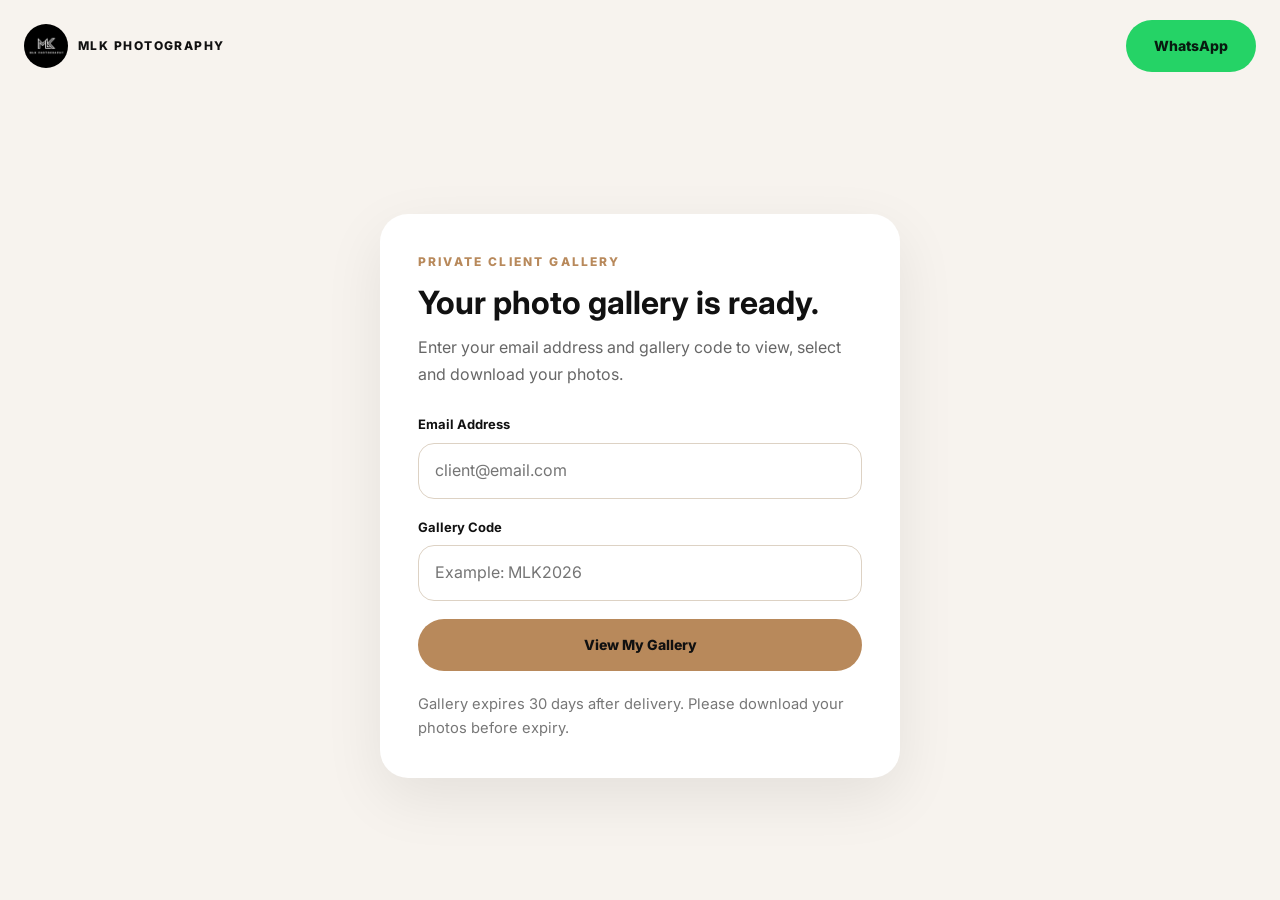
==== commit 94f1f78d: "Update gallery.html" ====
--- a/gallery.html
+++ b/gallery.html
@@ -163,9 +163,7 @@
     </div>
   </div>
 
-  <!-- LIGHTBOX -->
-
-  <div id="lightboxModal" class="gallery-lightbox" aria-hidden="true">
+<!-- LIGHTBOX -->
 
 <div id="lightboxModal" class="gallery-lightbox" aria-hidden="true">
 
@@ -204,35 +202,7 @@
     <button id="nextPhoto" class="lightbox-nav next" type="button">›</button>
   </div>
 
-</div>>
-
-      <img id="lightboxImage" alt="Selected photo preview">
-
-      <button id="nextPhoto"
-              class="lightbox-nav next"
-              type="button"
-              aria-label="Next photo">
-        ›
-      </button>
-    </div>
-
-    <div class="lightbox-actions">
-      <button id="lightboxFavorite"
-              class="btn btn-primary"
-              type="button">
-        + Select
-      </button>
-
-      <a id="lightboxDownload"
-         class="btn btn-secondary dark-btn"
-         href="#"
-         target="_blank"
-         rel="noopener">
-        Download
-      </a>
-    </div>
-
-  </div>
+</div>
 
   <section id="successView" class="success-view" style="display:none">
     <div class="success-card">
--- a/assets/gallery-upgrade.css
+++ b/assets/gallery-upgrade.css
@@ -943,9 +943,7 @@
     width:100%;
   }
 
-/* =========================================
-   LIGHTBOX
-========================================= */
+/* LIGHTBOX */
 
 .gallery-lightbox{
   position:fixed;
@@ -960,143 +958,45 @@
   display:flex;
 }
 
-/* =========================================
-   TOP BAR
-========================================= */
+/* TOP BAR */
 
 .lightbox-topbar{
   position:absolute;
   top:0;
   left:0;
   right:0;
-
   height:76px;
-
   padding:16px 22px;
-
   display:flex;
   align-items:center;
   justify-content:space-between;
-
+  gap:20px;
   z-index:30;
-
-  background:linear-gradient(
-    to bottom,
-    rgba(0,0,0,.72),
-    rgba(0,0,0,0)
-  );
-
   color:#fff;
+  background:linear-gradient(to bottom,rgba(0,0,0,.72),rgba(0,0,0,0));
 }
 
 #lightboxName{
-  max-width:calc(100% - 80px);
-
+  max-width:45%;
   overflow:hidden;
   text-overflow:ellipsis;
   white-space:nowrap;
-
   font-size:17px;
   font-weight:800;
 }
 
-/* =========================================
-   CLOSE BUTTON
-========================================= */
-
-.lightbox-close{
-  width:46px;
-  height:46px;
-
-  border:none;
-  border-radius:999px;
-
-  background:rgba(255,255,255,.14);
-
-  color:#fff;
-
-  font-size:28px;
-  line-height:1;
-
-  cursor:pointer;
-}
-
-/* =========================================
-   IMAGE STAGE
-========================================= */
-
-.lightbox-image-stage{
-  position:relative;
-
-  flex:1;
-
-  display:flex;
-  align-items:center;
-  justify-content:center;
-
-  overflow:hidden;
-}
-
-.lightbox-image-stage img{
-  max-width:100%;
-  max-height:100%;
-
-  object-fit:contain;
-}
-
-/* =========================================
-   NAVIGATION
-========================================= */
-
-.lightbox-nav{
-  position:absolute;
-
-  top:50%;
-  transform:translateY(-50%);
-
-  width:52px;
-  height:52px;
-
-  border:none;
-  border-radius:999px;
-
-  background:rgba(255,255,255,.12);
-
-  color:#fff;
-
-  font-size:32px;
-  line-height:1;
-
-  cursor:pointer;
-
-  z-index:20;
-
-  backdrop-filter:blur(10px);
-}
-
-.lightbox-nav.prev{
-  left:20px;
-}
-
-.lightbox-nav.next{
-  right:20px;
-}
-
-/* =========================================
-   ACTION BAR
-========================================= */
-
-..lightbox-actions{
-  position:absolute;
-
-  top:18px;
-  right:84px;
-
+.lightbox-topbar-controls{
   display:flex;
   align-items:center;
   gap:14px;
-
-  z-index:30;
+}
+
+/* ACTION BUTTONS */
+
+.lightbox-actions{
+  display:flex;
+  align-items:center;
+  gap:14px;
 }
 
 .lightbox-actions .btn{
@@ -1107,25 +1007,77 @@
   font-weight:800;
 }
 
-/* SELECT BUTTON */
-
 #lightboxFavorite{
   background:#c89a66 !important;
   color:#111 !important;
   border:none !important;
 }
 
-/* DOWNLOAD BUTTON */
-
 #lightboxDownload{
   background:#fff !important;
   color:#111 !important;
   border:none !important;
 }
 
-/* =========================================
-   MOBILE
-========================================= */
+/* CLOSE BUTTON */
+
+.lightbox-close{
+  width:44px;
+  height:44px;
+  border:none;
+  border-radius:999px;
+  background:rgba(255,255,255,.14);
+  color:#fff;
+  font-size:28px;
+  line-height:1;
+  cursor:pointer;
+}
+
+/* IMAGE STAGE */
+
+.lightbox-image-stage{
+  position:relative;
+  flex:1;
+  display:flex;
+  align-items:center;
+  justify-content:center;
+  overflow:hidden;
+}
+
+.lightbox-image-stage img{
+  max-width:100%;
+  max-height:100%;
+  object-fit:contain;
+}
+
+/* ARROWS */
+
+.lightbox-nav{
+  position:absolute;
+  top:50%;
+  transform:translateY(-50%);
+  width:52px;
+  height:52px;
+  border:none;
+  border-radius:999px;
+  background:rgba(255,255,255,.14);
+  color:#fff;
+  font-size:32px;
+  line-height:1;
+  cursor:pointer;
+  z-index:20;
+  backdrop-filter:blur(10px);
+}
+
+.lightbox-nav.prev{
+  left:20px;
+}
+
+.lightbox-nav.next{
+  right:20px;
+}
+
+/* MOBILE LIGHTBOX */
 
 @media(max-width:760px){
 
@@ -1135,7 +1087,12 @@
   }
 
   #lightboxName{
+    max-width:calc(100% - 64px);
     font-size:16px;
+  }
+
+  .lightbox-topbar-controls{
+    gap:0;
   }
 
   .lightbox-close{
@@ -1145,14 +1102,9 @@
   }
 
   .lightbox-image-stage{
-    padding-top:50px;
-    padding-bottom:110px;
+    padding-top:72px;
+    padding-bottom:112px;
     box-sizing:border-box;
-  }
-
-  .lightbox-image-stage img{
-    max-width:100%;
-    max-height:100%;
   }
 
   .lightbox-nav{
@@ -1169,30 +1121,28 @@
     right:16px;
   }
 
-.lightbox-actions{
-  position:absolute;
-
-  left:18px;
-  right:18px;
-  bottom:18px;
-  top:auto;
-
-  transform:none;
-
-  display:grid;
-  grid-template-columns:1fr 1fr;
-
-  gap:12px;
-}
+  .lightbox-actions{
+    position:fixed;
+    left:50%;
+    bottom:22px;
+    transform:translateX(-50%);
+
+    width:min(340px, calc(100% - 36px));
+
+    display:grid;
+    grid-template-columns:1fr 1fr;
+    gap:16px;
+
+    z-index:40;
+  }
 
   .lightbox-actions .btn{
     width:100%;
     min-height:56px;
-
+    padding:0 16px;
     font-size:16px;
   }
 }
-
 /* ===== APPLE HEART BUTTON ===== */
 
 .favorite-icon-btn{
